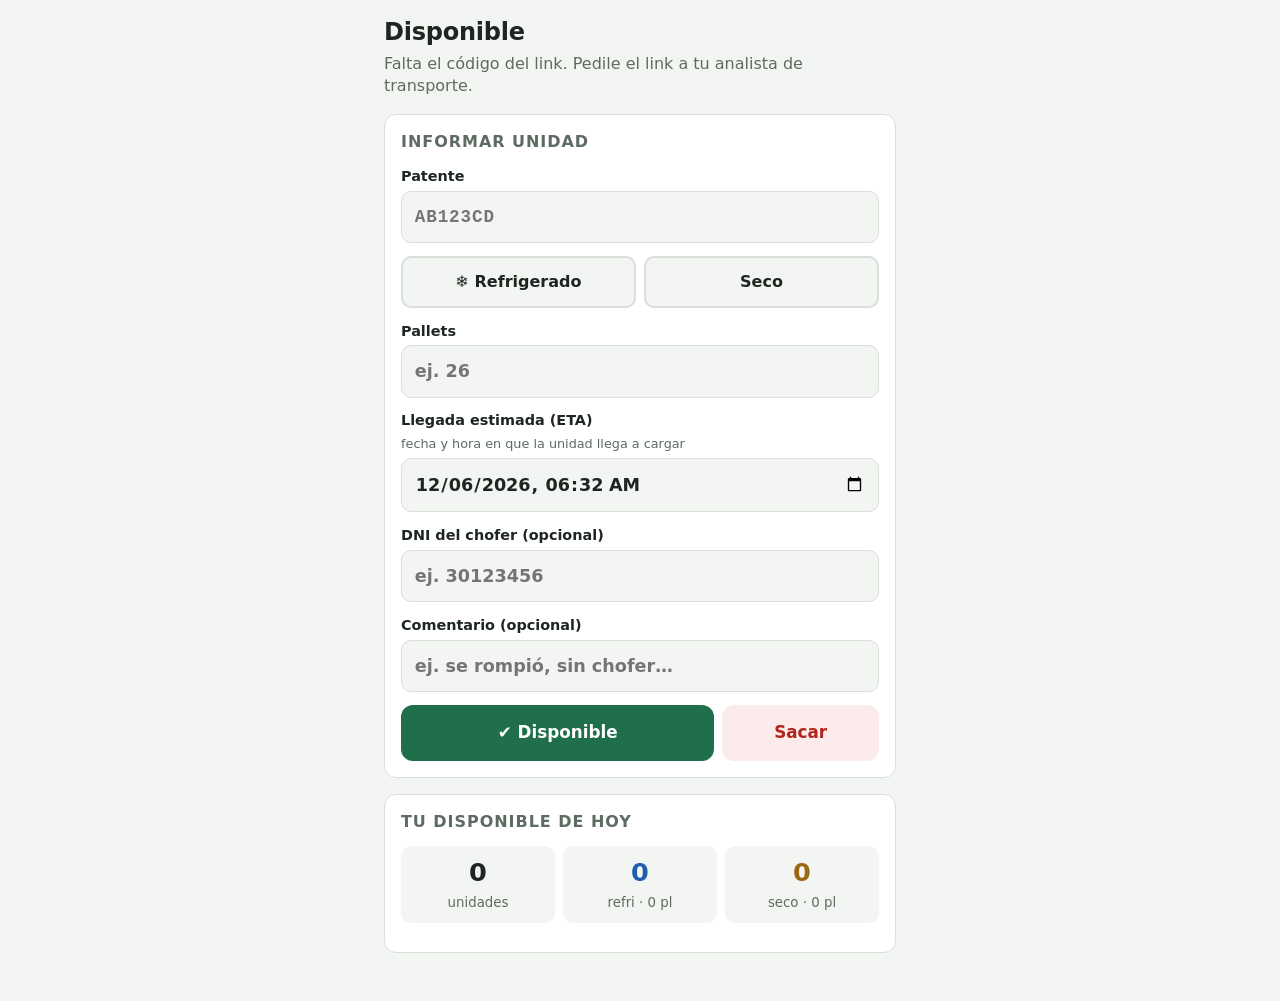
==== web/cargar.html @ 99ae6ced "Disponible de unidades: página del transporte + panel (FastAPI + SQLite), sin n8n - Transportes carg" ====
<!doctype html>
<html lang="es">
<head>
<meta charset="utf-8">
<meta name="viewport" content="width=device-width, initial-scale=1, viewport-fit=cover">
<title>Disponible</title>
<style>
  /* Formulario de campo: una columna, botones grandes para el pulgar, colores de semáforo para el estado */
  :root {
    --bg: #f3f5f2; --card: #ffffff; --fg: #1d2620; --muted: #5d6b62; --line: #d9dfd9;
    --accent: #1f6f4a; --accent-fg: #ffffff; --refri: #1d5fa8; --seco: #9a6a12; --bad: #b3261e; --bad-bg: #fbeceb;
    --ok-bg: #e5f3ea; --warn: #8a5a00; --warn-bg: #fdf1d8;
    --sans: "Archivo", system-ui, -apple-system, "Segoe UI", sans-serif;
    --mono: "JetBrains Mono", ui-monospace, Consolas, monospace;
  }
  @media (prefers-color-scheme: dark) {
    :root { --bg: #121614; --card: #1b201d; --fg: #e6ece7; --muted: #9aa79f; --line: #2c342f;
      --accent: #3fa774; --accent-fg: #0d1410; --refri: #6aa8ef; --seco: #e0aa48; --bad: #f08a80; --bad-bg: #3a1f1d; --ok-bg: #1d3327; --warn: #f1c35e; --warn-bg: #3a2f14; color-scheme: dark; }
  }
  * { box-sizing: border-box; }
  body { margin: 0; background: var(--bg); color: var(--fg); font: 16px/1.4 var(--sans); }
  main { max-width: 34rem; margin: 0 auto; padding: 1rem 16px 3rem; display: grid; gap: 1rem; }
  header h1 { margin: 0; font-size: 1.5rem; letter-spacing: -0.01em; }
  header p { margin: .2rem 0 0; color: var(--muted); }
  .card { background: var(--card); border: 1px solid var(--line); border-radius: 12px; padding: 1rem; display: grid; gap: .8rem; }
  .card h2 { margin: 0; font-size: 1rem; text-transform: uppercase; letter-spacing: .06em; color: var(--muted); }
  label { display: grid; gap: .3rem; font-weight: 600; font-size: .9rem; }
  input, button { font: inherit; }
  input[type=text], input[type=number], input[type=datetime-local], input[type=tel] { width: 100%; padding: .8rem; border-radius: 10px; border: 1px solid var(--line); background: var(--bg); color: var(--fg); font-size: 1.1rem; }
  #patente { font-family: var(--mono); text-transform: uppercase; letter-spacing: .05em; }
  .seg { display: grid; grid-template-columns: 1fr 1fr; gap: .5rem; }
  .seg button { padding: .8rem; border-radius: 10px; border: 2px solid var(--line); background: var(--bg); color: var(--fg); font-weight: 700; cursor: pointer; }
  .seg button[aria-pressed=true][data-v=refri] { border-color: var(--refri); color: var(--refri); }
  .seg button[aria-pressed=true][data-v=seco] { border-color: var(--seco); color: var(--seco); }
  .acciones { display: grid; grid-template-columns: 2fr 1fr; gap: .5rem; }
  .btn { padding: 1rem; border: 0; border-radius: 12px; font-weight: 800; font-size: 1.05rem; cursor: pointer; }
  .btn.si { background: var(--accent); color: var(--accent-fg); }
  .btn.no { background: var(--bad-bg); color: var(--bad); }
  .btn:disabled { opacity: .5; cursor: wait; }
  button:focus-visible, input:focus-visible { outline: 3px solid var(--accent); outline-offset: 2px; }
  .resumen { display: grid; grid-template-columns: repeat(3, 1fr); gap: .5rem; text-align: center; }
  .resumen div { background: var(--bg); border-radius: 10px; padding: .6rem .3rem; }
  .resumen b { display: block; font-size: 1.6rem; font-variant-numeric: tabular-nums; }
  .resumen small { color: var(--muted); }
  .r b { color: var(--refri); } .s b { color: var(--seco); }
  .cuota { font-weight: 700; }
  ul { list-style: none; margin: 0; padding: 0; display: grid; gap: .4rem; }
  li { display: flex; align-items: center; gap: .6rem; padding: .55rem .6rem; border-radius: 10px; background: var(--bg); }
  li .pat { font-family: var(--mono); font-weight: 700; min-width: 6.5rem; }
  li .det { color: var(--muted); flex: 1; font-size: .9rem; }
  li button { border: 0; border-radius: 8px; padding: .45rem .7rem; font-weight: 700; cursor: pointer; background: var(--bad-bg); color: var(--bad); }
  .tag { font-size: .75rem; font-weight: 800; padding: .1rem .4rem; border-radius: 6px; text-transform: uppercase; }
  .tag.refri { color: var(--refri); border: 1px solid var(--refri); } .tag.seco { color: var(--seco); border: 1px solid var(--seco); }
  .bloq { margin: 0; padding: .6rem .8rem; border-radius: 10px; background: var(--bad-bg); color: var(--bad); font-weight: 600; font-size: .9rem; }
  .avis { margin: 0; padding: .6rem .8rem; border-radius: 10px; background: var(--warn-bg, #fdf1d8); color: var(--warn, #8a5a00); font-weight: 600; font-size: .9rem; }
  .dos { display: grid; grid-template-columns: 1fr 1fr; gap: .5rem; }
  li.usada { opacity: .65; } li .usado { font-size: .8rem; font-weight: 700; color: var(--muted); }
  .hint { font-weight: 400; color: var(--muted); font-size: .8rem; }
  #msg { padding: .8rem; border-radius: 10px; font-weight: 600; }
  #msg.ok { background: var(--ok-bg); } #msg.err { background: var(--bad-bg); color: var(--bad); }
  .vacio { color: var(--muted); margin: 0; }
  @media (prefers-reduced-motion: no-preference) { #msg { transition: opacity .3s; } }
</style>
</head>
<body>
<main>
  <header>
    <h1 id="titulo">Disponible</h1>
    <p id="sub">Cargando…</p>
  </header>

  <div id="msg" hidden></div>

  <section class="card" id="form" hidden>
    <h2>Informar unidad</h2>
    <label for="patente">Patente
      <input id="patente" type="text" list="mis-unidades" autocomplete="off" placeholder="AB123CD" maxlength="10">
    </label>
    <datalist id="mis-unidades"></datalist>
    <div id="alertas" hidden></div>
    <div>
      <div class="seg" role="group" aria-label="Tipo">
        <button type="button" data-v="refri" aria-pressed="false">❄ Refrigerado</button>
        <button type="button" data-v="seco" aria-pressed="false">Seco</button>
      </div>
    </div>
    <label for="pallets">Pallets
      <input id="pallets" type="number" inputmode="numeric" min="1" max="40" placeholder="ej. 26">
    </label>
    <label for="eta">Llegada estimada (ETA) <span class="hint">fecha y hora en que la unidad llega a cargar</span>
      <input id="eta" type="datetime-local">
    </label>
    <label for="chofer">DNI del chofer (opcional)
      <input id="chofer" type="tel" inputmode="numeric" maxlength="12" placeholder="ej. 30123456" autocomplete="off">
    </label>
    <label for="comentario">Comentario (opcional)
      <input id="comentario" type="text" maxlength="200" placeholder="ej. se rompió, sin chofer…">
    </label>
    <div class="acciones">
      <button class="btn si" id="btn-si" type="button">✔ Disponible</button>
      <button class="btn no" id="btn-no" type="button">Sacar</button>
    </div>
  </section>

  <section class="card" id="hoy" hidden>
    <h2>Tu disponible de hoy</h2>
    <div class="resumen">
      <div><b id="t-u">0</b><small>unidades</small></div>
      <div class="r"><b id="t-r">0</b><small>refri · <span id="t-rp">0</span> pl</small></div>
      <div class="s"><b id="t-s">0</b><small>seco · <span id="t-sp">0</span> pl</small></div>
    </div>
    <p class="cuota" id="cuota" hidden></p>
    <ul id="lista"></ul>
  </section>
</main>
<script>
const T = new URLSearchParams(location.search).get('t') || '';
const API = '/panel/publico/t/' + encodeURIComponent(T);
let unidades = {}, tipo = '';
const $ = id => document.getElementById(id);
const esc = s => String(s ?? '').replace(/[&<>"]/g, c => ({ '&': '&amp;', '<': '&lt;', '>': '&gt;', '"': '&quot;' }[c]));
function aviso(texto, ok) { const m = $('msg'); m.textContent = texto; m.className = ok ? 'ok' : 'err'; m.hidden = false;
  clearTimeout(aviso.t); aviso.t = setTimeout(() => { m.hidden = true; }, 7000); }
function setTipo(v) { tipo = v; document.querySelectorAll('.seg button').forEach(b => b.setAttribute('aria-pressed', String(b.dataset.v === v))); }
const norm = p => p.replace(/[\s.\-]/g, '').toUpperCase();
const fh = iso => iso ? `${iso.slice(8, 10)}/${iso.slice(5, 7)} ${iso.slice(11, 16)}` : '';
function ahoraLocal(min = 0) { const d = new Date(Date.now() + min * 60000); d.setMinutes(d.getMinutes() - d.getTimezoneOffset()); return d.toISOString().slice(0, 16); }

function pintar(d) {
  $('titulo').textContent = 'Disponible · ' + d.transporte;
  $('sub').textContent = 'Hoy ' + d.fecha.split('-').reverse().join('/') + ' — cargá cada unidad que tengas para despachar';
  if (d.unidades && d.unidades.length) {
    unidades = Object.fromEntries(d.unidades.map(u => [u.patente, u]));
    $('mis-unidades').innerHTML = Object.values(unidades).map(u => `<option value="${u.patente}">${u.tipo === 'refri' ? 'Refri' : 'Seco'} · ${u.pallets || '?'} pl${u.bloqueado ? ' · bloqueada' : ''}</option>`).join('');
  }
  const disp = d.filas.filter(f => f.estado === 'disponible'), usadas = d.filas.filter(f => f.estado === 'usada');
  const sum = (arr, t) => arr.filter(f => f.tipo === t);
  const pl = arr => arr.reduce((a, f) => a + (Number(f.pallets) || 0), 0);
  $('t-u').textContent = disp.length; $('t-r').textContent = sum(disp, 'refri').length; $('t-rp').textContent = pl(sum(disp, 'refri'));
  $('t-s').textContent = sum(disp, 'seco').length; $('t-sp').textContent = pl(sum(disp, 'seco'));
  const cargadas = disp.length + usadas.length;
  if (d.cuota) { $('cuota').hidden = false; const f = Math.max(0, d.cuota - cargadas);
    $('cuota').textContent = f ? `Cuota del día: ${cargadas} de ${d.cuota} — faltan ${f}` : `Cuota del día cumplida: ${cargadas} de ${d.cuota} ✔`; }
  $('lista').innerHTML = d.filas.length ? d.filas.map(a => a.estado === 'usada'
      ? `<li class="usada"><span class="pat">${esc(a.patente)}</span><span class="tag ${a.tipo}">${a.tipo}</span><span class="det">${a.pallets} pl</span><span class="usado">✔ ya se usó</span></li>`
      : `<li><span class="pat">${esc(a.patente)}</span><span class="tag ${a.tipo}">${a.tipo}</span>
         <span class="det">${a.pallets} pl${a.eta ? ' · llega ' + fh(a.eta) : ''}${a.bloqueado ? ' · ⛔ bloqueada' : ''}</span>
         <button type="button" data-sacar="${esc(a.patente)}" data-tipo="${a.tipo}" data-pallets="${a.pallets}">Sacar</button></li>`).join('')
    : '<li class="vacio">Todavía no informaste unidades hoy.</li>';
  $('form').hidden = false; $('hoy').hidden = false;
}

async function cargar() {
  if (!T) { $('sub').textContent = 'Falta el código del link. Pedile el link a tu analista de transporte.'; return; }
  try { const r = await fetch(API); const d = await r.json();
    if (!r.ok || !d.ok) throw new Error(d.error || d.detail || 'Link inválido'); pintar(d);
  } catch (e) { $('sub').textContent = e.message + '. Pedile el link nuevo a tu analista.'; }
}

function mostrarAlertas(al) {
  const c = $('alertas');
  c.innerHTML = (al || []).map(a => `<p class="${a.nivel === 'bloqueo' ? 'bloq' : 'avis'}">${a.nivel === 'bloqueo' ? '⛔' : '⚠'} ${esc(a.texto)}</p>`).join('') +
    ((al || []).some(a => a.nivel === 'bloqueo') ? '<p class="avis">Igual podés informarla: queda marcada como bloqueada en el disponible.</p>' : '');
  c.hidden = !c.innerHTML; c.style.display = c.hidden ? '' : 'grid'; c.style.gap = '.4rem';
}
let tAlert;
function revisar() {
  clearTimeout(tAlert);
  tAlert = setTimeout(async () => {
    const p = norm($('patente').value), dni = $('chofer').value.replace(/\D/g, '');
    if (!/^(?=.*[A-Z])(?=.*\d)[A-Z0-9]{5,8}$/.test(p)) { mostrarAlertas([]); return; }
    try { const r = await fetch(`${API}/alertas?patente=${encodeURIComponent(p)}&dni=${encodeURIComponent(dni)}`); const d = await r.json();
      mostrarAlertas(d.alertas);
      if (d.unidad && !unidades[p]) { if (d.unidad.tipo) setTipo(d.unidad.tipo); if (d.unidad.pallets && !$('pallets').value) $('pallets').value = d.unidad.pallets; }
    } catch { /* sin conexión: se valida al enviar */ }
  }, 350);
}

async function enviar(accion, item) {
  const btns = [$('btn-si'), $('btn-no')]; btns.forEach(b => b.disabled = true);
  try {
    const r = await fetch(`${API}/movimiento`, { method: 'POST', headers: { 'Content-Type': 'application/json' },
      body: JSON.stringify({ accion, ...item, comentario: $('comentario').value.trim() }) });
    const d = await r.json(); if (!r.ok || !d.ok) throw new Error(d.error || 'No se pudo guardar');
    const bloq = (d.alertas || []).some(a => a.nivel === 'bloqueo');
    aviso((accion === 'agrega' ? (bloq ? '⛔ Cargada como BLOQUEADA: ' : '✔ Disponible: ') : '✖ Sacada: ') + item.patente, !bloq);
    $('patente').value = ''; $('pallets').value = ''; $('comentario').value = ''; $('chofer').value = ''; mostrarAlertas([]); setTipo(''); pintar(d);
  } catch (e) { aviso(e.message, false); } finally { btns.forEach(b => b.disabled = false); }
}

function leerForm(accion) {
  const patente = norm($('patente').value), pallets = Number($('pallets').value);
  if (!/^(?=.*[A-Z])(?=.*\d)[A-Z0-9]{5,8}$/.test(patente)) { aviso('Revisá la patente (ej. AB123CD o ABC123)', false); return null; }
  if (accion === 'quita') return { patente };
  if (!tipo) { aviso('Elegí si es Refrigerado o Seco', false); return null; }
  if (!(pallets >= 1 && pallets <= 40)) { aviso('Poné la cantidad de pallets (1 a 40)', false); return null; }
  const dni = $('chofer').value.replace(/\D/g, '');
  if (dni && !/^\d{6,12}$/.test(dni)) { aviso('Revisá el DNI del chofer', false); return null; }
  return { patente, tipo, pallets, eta: $('eta').value, chofer_dni: dni };
}

$('patente').addEventListener('input', () => { const u = unidades[norm($('patente').value)];
  if (u) { setTipo(u.tipo); $('pallets').value = u.pallets || ''; } revisar(); });
$('chofer').addEventListener('input', revisar);
document.querySelectorAll('.seg button').forEach(b => b.addEventListener('click', () => setTipo(b.dataset.v)));
$('btn-si').addEventListener('click', () => { const i = leerForm('agrega'); if (i) enviar('agrega', i); });
$('btn-no').addEventListener('click', () => { const i = leerForm('quita'); if (i) enviar('quita', i); });
$('lista').addEventListener('click', e => { const b = e.target.closest('[data-sacar]'); if (!b) return;
  if (confirm('¿Sacar ' + b.dataset.sacar + ' del disponible?')) enviar('quita', { patente: b.dataset.sacar }); });
$('eta').min = ahoraLocal(-24 * 60); $('eta').value = ahoraLocal(60);
cargar();
</script>
</body>
</html>
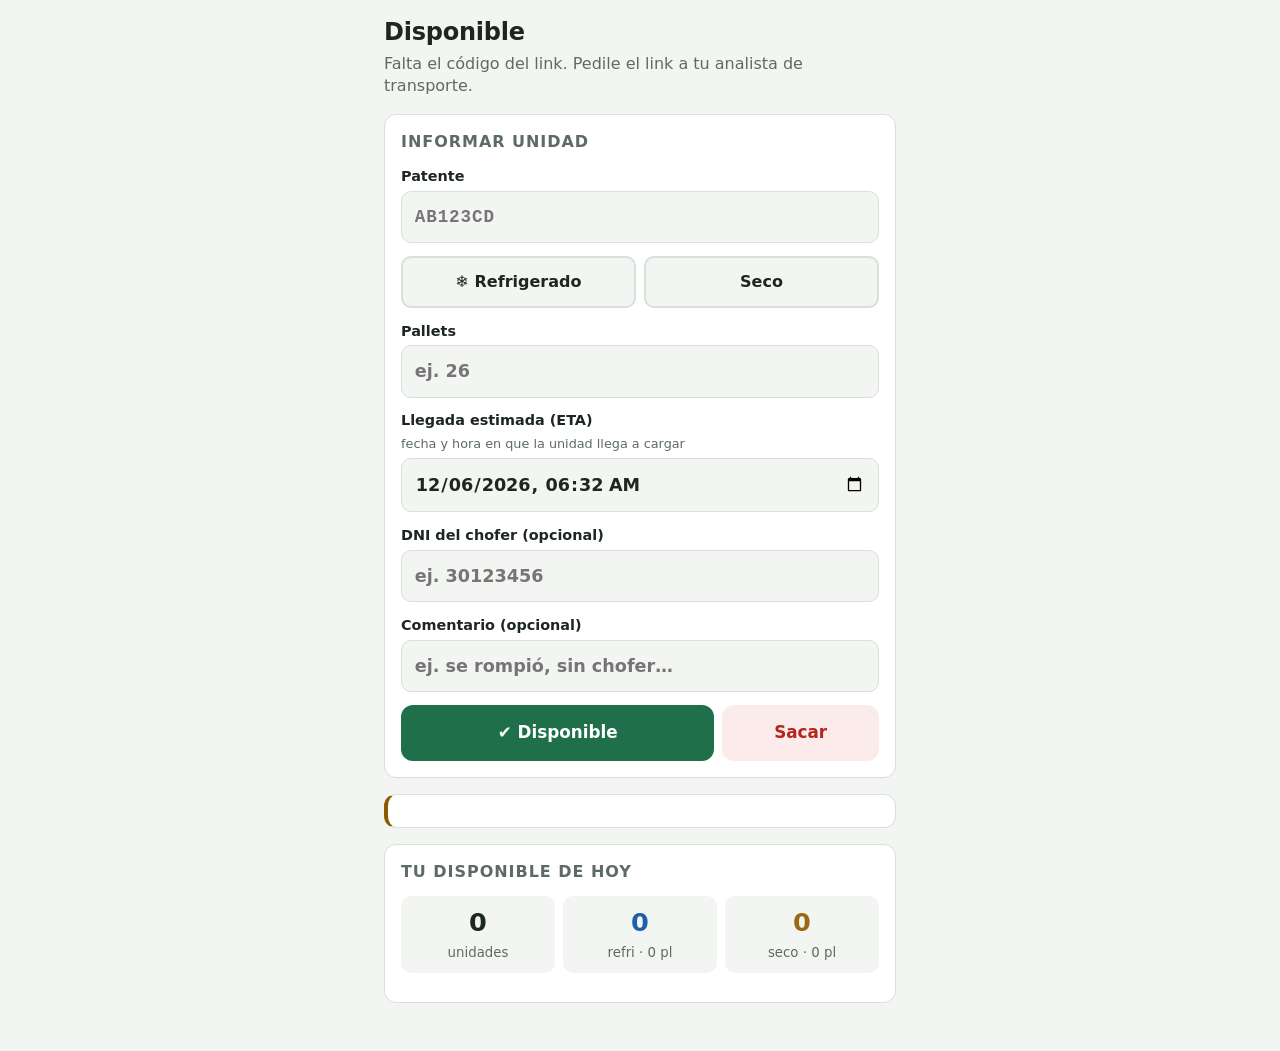
==== commit 47ab2174: "Circuito de control GCG: qué falta al cargar, columna GCG en el panel y volver a consultar - Al carg" ====
--- a/web/cargar.html
+++ b/web/cargar.html
@@ -56,6 +56,15 @@
   .dos { display: grid; grid-template-columns: 1fr 1fr; gap: .5rem; }
   li.usada { opacity: .65; } li .usado { font-size: .8rem; font-weight: 700; color: var(--muted); }
   .hint { font-weight: 400; color: var(--muted); font-size: .8rem; }
+  .gcg { font-size: .85rem; margin-top: .3rem; display: grid; gap: .25rem; }
+  .gcg .fila { display: flex; gap: .4rem; align-items: baseline; flex-wrap: wrap; }
+  .gcg ul { list-style: disc; padding-left: 1.2rem; display: block; margin: 0; }
+  .gcg li { display: list-item; background: none; padding: 0; margin: .1rem 0; }
+  .sem { font-weight: 800; } .sem.rojo { color: var(--bad); } .sem.amarillo { color: var(--warn); } .sem.verde { color: var(--accent); }
+  li.carga { display: grid; grid-template-columns: 1fr; gap: .3rem; }
+  li.carga .top { display: flex; align-items: center; gap: .6rem; }
+  .btn-gcg { border: 1px solid var(--line) !important; background: var(--card) !important; color: var(--fg) !important; font-size: .8rem; padding: .35rem .6rem !important; }
+  #resultado-gcg { border-left: 4px solid var(--warn); }
   #msg { padding: .8rem; border-radius: 10px; font-weight: 600; }
   #msg.ok { background: var(--ok-bg); } #msg.err { background: var(--bad-bg); color: var(--bad); }
   .vacio { color: var(--muted); margin: 0; }
@@ -102,6 +111,7 @@
     </div>
   </section>
 
+  <section class="card" id="resultado-gcg" hidden></section>
   <section class="card" id="hoy" hidden>
     <h2>Tu disponible de hoy</h2>
     <div class="resumen">
@@ -124,6 +134,19 @@
 function setTipo(v) { tipo = v; document.querySelectorAll('.seg button').forEach(b => b.setAttribute('aria-pressed', String(b.dataset.v === v))); }
 const norm = p => p.replace(/[\s.\-]/g, '').toUpperCase();
 const fh = iso => iso ? `${iso.slice(8, 10)}/${iso.slice(5, 7)} ${iso.slice(11, 16)}` : '';
+const SEM = { verde: '🟢 Verde', amarillo: '🟡 Amarillo', rojo: '🔴 Rojo' };
+const EST = { vencido: 'vencido', falta: 'falta cargar', 'por vencer': 'por vencer' };
+// Qué le falta en GCG (unidad y chofer): lo que tiene que actualizar el transporte.
+function gcgHtml(g, completo) {
+  if (!g) return '';
+  return '<div class="gcg">' + ['unidad', 'chofer'].filter(k => g[k] && g[k].color !== 'sin_dato').map(k => {
+    const x = g[k], pend = x.pendientes || [];
+    const lista = pend.length ? '<ul>' + pend.map(p => `<li>${esc(p.documento)} — <b>${EST[p.estado] || esc(p.estado)}</b>${p.fecha ? ' (' + fh(p.fecha + 'T00:00').slice(0, 5) + '/' + p.fecha.slice(0, 4) + ')' : ''}${p.critico ? ' · <b>bloquea</b>' : ''}</li>`).join('') + '</ul>' : '';
+    return `<div><div class="fila"><span>${k === 'unidad' ? 'Unidad' : 'Chofer'}:</span><span class="sem ${x.color}">${SEM[x.color] || ''}</span>` +
+      `${pend.length ? `<span class="hint">${pend.length} documento(s) para actualizar</span>` : '<span class="hint">sin pendientes</span>'}</div>` +
+      (completo || x.color !== 'verde' ? lista : '') + '</div>';
+  }).join('') + '</div>';
+}
 function ahoraLocal(min = 0) { const d = new Date(Date.now() + min * 60000); d.setMinutes(d.getMinutes() - d.getTimezoneOffset()); return d.toISOString().slice(0, 16); }
 
 function pintar(d) {
@@ -143,9 +166,12 @@
     $('cuota').textContent = f ? `Cuota del día: ${cargadas} de ${d.cuota} — faltan ${f}` : `Cuota del día cumplida: ${cargadas} de ${d.cuota} ✔`; }
   $('lista').innerHTML = d.filas.length ? d.filas.map(a => a.estado === 'usada'
       ? `<li class="usada"><span class="pat">${esc(a.patente)}</span><span class="tag ${a.tipo}">${a.tipo}</span><span class="det">${a.pallets} pl</span><span class="usado">✔ ya se usó</span></li>`
-      : `<li><span class="pat">${esc(a.patente)}</span><span class="tag ${a.tipo}">${a.tipo}</span>
+      : `<li class="carga"><div class="top"><span class="pat">${esc(a.patente)}</span><span class="tag ${a.tipo}">${a.tipo}</span>
          <span class="det">${a.pallets} pl${a.eta ? ' · llega ' + fh(a.eta) : ''}${a.bloqueado ? ' · ⛔ bloqueada' : ''}</span>
-         <button type="button" data-sacar="${esc(a.patente)}" data-tipo="${a.tipo}" data-pallets="${a.pallets}">Sacar</button></li>`).join('')
+         <button type="button" data-sacar="${esc(a.patente)}" data-tipo="${a.tipo}" data-pallets="${a.pallets}">Sacar</button></div>
+         ${gcgHtml(a.gcg)}
+         ${a.gcg && ['unidad', 'chofer'].some(k => a.gcg[k] && a.gcg[k].color !== 'verde' && a.gcg[k].color !== 'sin_dato')
+           ? `<div><button type="button" class="btn-gcg" data-gcg="${a.movimiento_id}">🔄 Ya actualicé los documentos: volver a consultar GCG</button></div>` : ''}</li>`).join('')
     : '<li class="vacio">Todavía no informaste unidades hoy.</li>';
   $('form').hidden = false; $('hoy').hidden = false;
 }
@@ -184,6 +210,13 @@
     const d = await r.json(); if (!r.ok || !d.ok) throw new Error(d.error || 'No se pudo guardar');
     const bloq = (d.alertas || []).some(a => a.nivel === 'bloqueo');
     aviso((accion === 'agrega' ? (bloq ? '⛔ Cargada como BLOQUEADA: ' : '✔ Disponible: ') : '✖ Sacada: ') + item.patente, !bloq);
+    const cargada = accion === 'agrega' ? d.filas.find(f => f.patente === item.patente) : null;
+    const caja = $('resultado-gcg');
+    if (cargada && cargada.gcg && Object.values(cargada.gcg).some(x => x.color !== 'verde' && x.color !== 'sin_dato')) {
+      caja.innerHTML = `<h2>GCG — ${esc(item.patente)}: lo que tenés que actualizar</h2>${gcgHtml(cargada.gcg, true)}` +
+        `<p class="hint">Actualizalo en GCG y después tocá «🔄 volver a consultar» en la unidad, abajo. ${bloq ? 'Mientras tanto la unidad figura bloqueada.' : ''}</p>`;
+      caja.hidden = false; caja.scrollIntoView({ behavior: 'smooth', block: 'start' });
+    } else { caja.hidden = true; }
     $('patente').value = ''; $('pallets').value = ''; $('comentario').value = ''; $('chofer').value = ''; mostrarAlertas([]); setTipo(''); pintar(d);
   } catch (e) { aviso(e.message, false); } finally { btns.forEach(b => b.disabled = false); }
 }
@@ -205,7 +238,21 @@
 document.querySelectorAll('.seg button').forEach(b => b.addEventListener('click', () => setTipo(b.dataset.v)));
 $('btn-si').addEventListener('click', () => { const i = leerForm('agrega'); if (i) enviar('agrega', i); });
 $('btn-no').addEventListener('click', () => { const i = leerForm('quita'); if (i) enviar('quita', i); });
-$('lista').addEventListener('click', e => { const b = e.target.closest('[data-sacar]'); if (!b) return;
+$('lista').addEventListener('click', async e => {
+  const g = e.target.closest('[data-gcg]');
+  if (g) {
+    g.disabled = true; g.textContent = 'Consultando GCG…';
+    try {
+      const r = await fetch(`${API}/gcg/${g.dataset.gcg}`, { method: 'POST' }); const d = await r.json();
+      if (!r.ok || !d.ok) throw new Error(d.error || 'No se pudo consultar');
+      const rc = d.reconsulta;
+      aviso(rc.se_desbloqueo ? `✔ ${rc.patente}: GCG ya la da en orden, se levantó el bloqueo` :
+            rc.bloqueado ? `⛔ ${rc.patente}: GCG todavía marca documentos pendientes` : `✔ ${rc.patente}: consultada de nuevo`, !rc.bloqueado);
+      $('resultado-gcg').hidden = true; pintar(d);
+    } catch (err) { aviso(err.message, false); g.disabled = false; g.textContent = '🔄 Volver a consultar GCG'; }
+    return;
+  }
+  const b = e.target.closest('[data-sacar]'); if (!b) return;
   if (confirm('¿Sacar ' + b.dataset.sacar + ' del disponible?')) enviar('quita', { patente: b.dataset.sacar }); });
 $('eta').min = ahoraLocal(-24 * 60); $('eta').value = ahoraLocal(60);
 cargar();
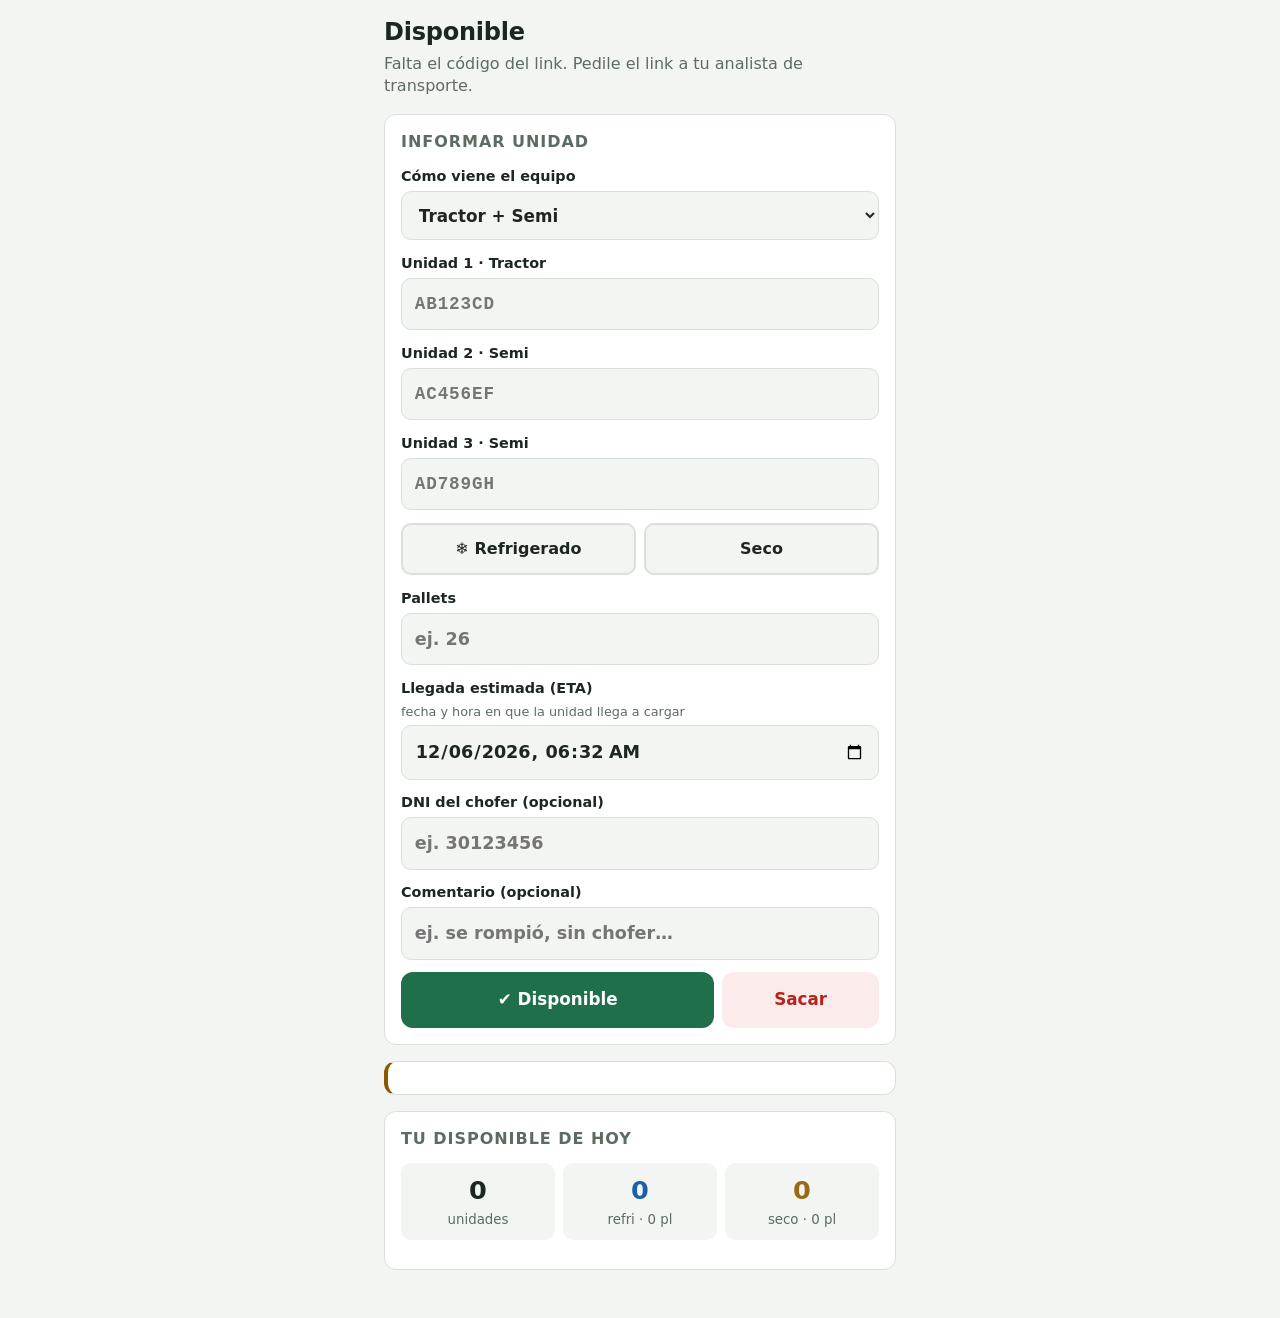
==== commit 3b58dc67: "Equipo por patentes (tractor/semi/chasis/acoplado/bitren), GCG por patente, tooltip e historial GCG " ====
--- a/web/cargar.html
+++ b/web/cargar.html
@@ -27,7 +27,8 @@
   label { display: grid; gap: .3rem; font-weight: 600; font-size: .9rem; }
   input, button { font: inherit; }
   input[type=text], input[type=number], input[type=datetime-local], input[type=tel] { width: 100%; padding: .8rem; border-radius: 10px; border: 1px solid var(--line); background: var(--bg); color: var(--fg); font-size: 1.1rem; }
-  #patente { font-family: var(--mono); text-transform: uppercase; letter-spacing: .05em; }
+  .pat-in { font-family: var(--mono); text-transform: uppercase; letter-spacing: .05em; }
+  select { width: 100%; padding: .8rem; border-radius: 10px; border: 1px solid var(--line); background: var(--bg); color: var(--fg); font: inherit; font-size: 1.05rem; }
   .seg { display: grid; grid-template-columns: 1fr 1fr; gap: .5rem; }
   .seg button { padding: .8rem; border-radius: 10px; border: 2px solid var(--line); background: var(--bg); color: var(--fg); font-weight: 700; cursor: pointer; }
   .seg button[aria-pressed=true][data-v=refri] { border-color: var(--refri); color: var(--refri); }
@@ -82,8 +83,22 @@
 
   <section class="card" id="form" hidden>
     <h2>Informar unidad</h2>
-    <label for="patente">Patente
-      <input id="patente" type="text" list="mis-unidades" autocomplete="off" placeholder="AB123CD" maxlength="10">
+    <label for="config">Cómo viene el equipo
+      <select id="config">
+        <option value="tractor_semi">Tractor + Semi</option>
+        <option value="chasis_acoplado">Chasis + Acoplado</option>
+        <option value="tractor_bitren">Tractor + Bitren + Semi</option>
+        <option value="chasis_solo">Chasis / balancín solo (8 a 16 pallets)</option>
+      </select>
+    </label>
+    <label for="patente"><span id="l-p1">Unidad 1 · Tractor</span>
+      <input id="patente" class="pat-in" type="text" list="mis-unidades" autocomplete="off" placeholder="AB123CD" maxlength="10">
+    </label>
+    <label for="patente2" id="w-p2"><span id="l-p2">Unidad 2 · Semi</span>
+      <input id="patente2" class="pat-in" type="text" list="mis-unidades" autocomplete="off" placeholder="AC456EF" maxlength="10">
+    </label>
+    <label for="patente3" id="w-p3" hidden><span id="l-p3">Unidad 3 · Semi</span>
+      <input id="patente3" class="pat-in" type="text" list="mis-unidades" autocomplete="off" placeholder="AD789GH" maxlength="10">
     </label>
     <datalist id="mis-unidades"></datalist>
     <div id="alertas" hidden></div>
@@ -134,19 +149,34 @@
 function setTipo(v) { tipo = v; document.querySelectorAll('.seg button').forEach(b => b.setAttribute('aria-pressed', String(b.dataset.v === v))); }
 const norm = p => p.replace(/[\s.\-]/g, '').toUpperCase();
 const fh = iso => iso ? `${iso.slice(8, 10)}/${iso.slice(5, 7)} ${iso.slice(11, 16)}` : '';
-const SEM = { verde: '🟢 Verde', amarillo: '🟡 Amarillo', rojo: '🔴 Rojo' };
+const CONFIG = { tractor_semi: ['Tractor', 'Semi'], chasis_acoplado: ['Chasis', 'Acoplado'],
+                 tractor_bitren: ['Tractor', 'Bitren', 'Semi'], chasis_solo: ['Chasis / balancín'] };
+function aplicarConfig() {
+  const roles = CONFIG[$('config').value];
+  roles.forEach((r, i) => ($('l-p' + (i + 1)).textContent = `Unidad ${i + 1} · ${r}`));
+  $('w-p2').hidden = roles.length < 2; $('w-p3').hidden = roles.length < 3;
+  if (roles.length < 2) $('patente2').value = ''; if (roles.length < 3) $('patente3').value = '';
+  $('pallets').placeholder = $('config').value === 'chasis_solo' ? 'de 8 a 16' : 'ej. 26';
+  revisar();
+}
+const patentesForm = () => ['patente', 'patente2', 'patente3'].slice(0, CONFIG[$('config').value].length).map(id => norm($(id).value));
+const SEM = { verde: '🟢 Verde', amarillo: '🟡 Amarillo', rojo: '🔴 Rojo', sin_dato: '⚪ No figura en GCG' };
 const EST = { vencido: 'vencido', falta: 'falta cargar', 'por vencer': 'por vencer' };
 // Qué le falta en GCG (unidad y chofer): lo que tiene que actualizar el transporte.
+function gcgBloque(titulo, x, completo) {
+  const pend = x.pendientes || [];
+  const lista = pend.length ? '<ul>' + pend.map(p => `<li>${esc(p.documento)} — <b>${EST[p.estado] || esc(p.estado)}</b>${p.fecha ? ' (' + p.fecha.split('-').reverse().join('/') + ')' : ''}${p.critico ? ' · <b>bloquea</b>' : ''}</li>`).join('') + '</ul>' : '';
+  const nota = pend.length ? `<span class="hint">${pend.length} documento(s) para actualizar</span>` : x.color === 'sin_dato' ? '' : '<span class="hint">sin pendientes</span>';
+  return `<div><div class="fila"><span>${titulo}:</span><span class="sem ${x.color}">${SEM[x.color] || ''}</span>${nota}</div>${completo || x.color !== 'verde' ? lista : ''}</div>`;
+}
+// Qué le falta en GCG (cada patente del equipo y el chofer): lo que tiene que actualizar el transporte.
 function gcgHtml(g, completo) {
   if (!g) return '';
-  return '<div class="gcg">' + ['unidad', 'chofer'].filter(k => g[k] && g[k].color !== 'sin_dato').map(k => {
-    const x = g[k], pend = x.pendientes || [];
-    const lista = pend.length ? '<ul>' + pend.map(p => `<li>${esc(p.documento)} — <b>${EST[p.estado] || esc(p.estado)}</b>${p.fecha ? ' (' + fh(p.fecha + 'T00:00').slice(0, 5) + '/' + p.fecha.slice(0, 4) + ')' : ''}${p.critico ? ' · <b>bloquea</b>' : ''}</li>`).join('') + '</ul>' : '';
-    return `<div><div class="fila"><span>${k === 'unidad' ? 'Unidad' : 'Chofer'}:</span><span class="sem ${x.color}">${SEM[x.color] || ''}</span>` +
-      `${pend.length ? `<span class="hint">${pend.length} documento(s) para actualizar</span>` : '<span class="hint">sin pendientes</span>'}</div>` +
-      (completo || x.color !== 'verde' ? lista : '') + '</div>';
-  }).join('') + '</div>';
-}
+  const unidades = g.unidades || (g.unidad ? [{ ...g.unidad, patente: 'Unidad', rol: '' }] : []);
+  return '<div class="gcg">' + unidades.map(u => gcgBloque(`${u.rol ? esc(u.rol) + ' ' : ''}<span class="pat">${esc(u.patente)}</span>`, u, completo)).join('') +
+    (g.chofer ? gcgBloque('Chofer', g.chofer, completo) : '') + '</div>';
+}
+const algoPendiente = (g) => g && [...(g.unidades || [g.unidad]).filter(Boolean), g.chofer].filter(Boolean).some(x => x.color !== 'verde');
 function ahoraLocal(min = 0) { const d = new Date(Date.now() + min * 60000); d.setMinutes(d.getMinutes() - d.getTimezoneOffset()); return d.toISOString().slice(0, 16); }
 
 function pintar(d) {
@@ -165,12 +195,12 @@
   if (d.cuota) { $('cuota').hidden = false; const f = Math.max(0, d.cuota - cargadas);
     $('cuota').textContent = f ? `Cuota del día: ${cargadas} de ${d.cuota} — faltan ${f}` : `Cuota del día cumplida: ${cargadas} de ${d.cuota} ✔`; }
   $('lista').innerHTML = d.filas.length ? d.filas.map(a => a.estado === 'usada'
-      ? `<li class="usada"><span class="pat">${esc(a.patente)}</span><span class="tag ${a.tipo}">${a.tipo}</span><span class="det">${a.pallets} pl</span><span class="usado">✔ ya se usó</span></li>`
-      : `<li class="carga"><div class="top"><span class="pat">${esc(a.patente)}</span><span class="tag ${a.tipo}">${a.tipo}</span>
+      ? `<li class="usada"><span class="pat">${(a.equipo && a.equipo.length ? a.equipo.map(e => esc(e.patente)) : [esc(a.patente)]).join(' + ')}</span><span class="tag ${a.tipo}">${a.tipo}</span><span class="det">${a.pallets} pl</span><span class="usado">✔ ya se usó</span></li>`
+      : `<li class="carga"><div class="top"><span class="pat">${(a.equipo && a.equipo.length ? a.equipo.map(e => esc(e.patente)) : [esc(a.patente)]).join(' + ')}</span><span class="tag ${a.tipo}">${a.tipo}</span>
          <span class="det">${a.pallets} pl${a.eta ? ' · llega ' + fh(a.eta) : ''}${a.bloqueado ? ' · ⛔ bloqueada' : ''}</span>
          <button type="button" data-sacar="${esc(a.patente)}" data-tipo="${a.tipo}" data-pallets="${a.pallets}">Sacar</button></div>
          ${gcgHtml(a.gcg)}
-         ${a.gcg && ['unidad', 'chofer'].some(k => a.gcg[k] && a.gcg[k].color !== 'verde' && a.gcg[k].color !== 'sin_dato')
+         ${algoPendiente(a.gcg)
            ? `<div><button type="button" class="btn-gcg" data-gcg="${a.movimiento_id}">🔄 Ya actualicé los documentos: volver a consultar GCG</button></div>` : ''}</li>`).join('')
     : '<li class="vacio">Todavía no informaste unidades hoy.</li>';
   $('form').hidden = false; $('hoy').hidden = false;
@@ -193,11 +223,13 @@
 function revisar() {
   clearTimeout(tAlert);
   tAlert = setTimeout(async () => {
-    const p = norm($('patente').value), dni = $('chofer').value.replace(/\D/g, '');
-    if (!/^(?=.*[A-Z])(?=.*\d)[A-Z0-9]{5,8}$/.test(p)) { mostrarAlertas([]); return; }
-    try { const r = await fetch(`${API}/alertas?patente=${encodeURIComponent(p)}&dni=${encodeURIComponent(dni)}`); const d = await r.json();
+    const ps = patentesForm(), dni = $('chofer').value.replace(/\D/g, '');
+    const validas = ps.filter(p => /^(?=.*[A-Z])(?=.*\d)[A-Z0-9]{5,8}$/.test(p));
+    if (!validas.length) { mostrarAlertas([]); return; }
+    try { const q = new URLSearchParams({ patente: ps[0] || '', patente2: ps[1] || '', patente3: ps[2] || '', dni });
+      const r = await fetch(`${API}/alertas?${q}`); const d = await r.json();
       mostrarAlertas(d.alertas);
-      if (d.unidad && !unidades[p]) { if (d.unidad.tipo) setTipo(d.unidad.tipo); if (d.unidad.pallets && !$('pallets').value) $('pallets').value = d.unidad.pallets; }
+      if (d.unidad) { if (d.unidad.tipo && !tipo) setTipo(d.unidad.tipo); if (d.unidad.pallets && !$('pallets').value) $('pallets').value = d.unidad.pallets; }
     } catch { /* sin conexión: se valida al enviar */ }
   }, 350);
 }
@@ -212,28 +244,35 @@
     aviso((accion === 'agrega' ? (bloq ? '⛔ Cargada como BLOQUEADA: ' : '✔ Disponible: ') : '✖ Sacada: ') + item.patente, !bloq);
     const cargada = accion === 'agrega' ? d.filas.find(f => f.patente === item.patente) : null;
     const caja = $('resultado-gcg');
-    if (cargada && cargada.gcg && Object.values(cargada.gcg).some(x => x.color !== 'verde' && x.color !== 'sin_dato')) {
-      caja.innerHTML = `<h2>GCG — ${esc(item.patente)}: lo que tenés que actualizar</h2>${gcgHtml(cargada.gcg, true)}` +
-        `<p class="hint">Actualizalo en GCG y después tocá «🔄 volver a consultar» en la unidad, abajo. ${bloq ? 'Mientras tanto la unidad figura bloqueada.' : ''}</p>`;
+    if (cargada && cargada.gcg) {
+      const pend = algoPendiente(cargada.gcg);
+      caja.style.borderLeftColor = bloq ? 'var(--bad)' : pend ? 'var(--warn)' : 'var(--accent)';
+      caja.innerHTML = `<h2>GCG — ${esc(item.patente)}${pend ? ': lo que tenés que actualizar' : ': en orden ✔'}</h2>${gcgHtml(cargada.gcg, true)}` +
+        (pend ? `<p class="hint">Actualizalo en GCG y después tocá «🔄 volver a consultar» en la unidad, abajo. ${bloq ? 'Mientras tanto la unidad figura bloqueada.' : ''}</p>` : '');
       caja.hidden = false; caja.scrollIntoView({ behavior: 'smooth', block: 'start' });
     } else { caja.hidden = true; }
-    $('patente').value = ''; $('pallets').value = ''; $('comentario').value = ''; $('chofer').value = ''; mostrarAlertas([]); setTipo(''); pintar(d);
+    ['patente', 'patente2', 'patente3', 'pallets', 'comentario', 'chofer'].forEach(id => ($(id).value = '')); mostrarAlertas([]); setTipo(''); pintar(d);
   } catch (e) { aviso(e.message, false); } finally { btns.forEach(b => b.disabled = false); }
 }
 
 function leerForm(accion) {
-  const patente = norm($('patente').value), pallets = Number($('pallets').value);
-  if (!/^(?=.*[A-Z])(?=.*\d)[A-Z0-9]{5,8}$/.test(patente)) { aviso('Revisá la patente (ej. AB123CD o ABC123)', false); return null; }
+  const ps = patentesForm(), patente = ps[0], pallets = Number($('pallets').value), roles = CONFIG[$('config').value];
+  const ok = p => /^(?=.*[A-Z])(?=.*\d)[A-Z0-9]{5,8}$/.test(p);
+  if (!ok(patente)) { aviso(`Revisá la patente de la unidad 1 (${roles[0].toLowerCase()})`, false); return null; }
   if (accion === 'quita') return { patente };
+  for (let i = 1; i < roles.length; i++) if (!ok(ps[i])) { aviso(`Falta la patente de la unidad ${i + 1} (${roles[i].toLowerCase()})`, false); return null; }
+  if ($('config').value === 'chasis_solo' && !(pallets >= 8 && pallets <= 16)) { aviso('Un chasis / balancín solo lleva de 8 a 16 pallets', false); return null; }
   if (!tipo) { aviso('Elegí si es Refrigerado o Seco', false); return null; }
   if (!(pallets >= 1 && pallets <= 40)) { aviso('Poné la cantidad de pallets (1 a 40)', false); return null; }
   const dni = $('chofer').value.replace(/\D/g, '');
   if (dni && !/^\d{6,12}$/.test(dni)) { aviso('Revisá el DNI del chofer', false); return null; }
-  return { patente, tipo, pallets, eta: $('eta').value, chofer_dni: dni };
-}
-
-$('patente').addEventListener('input', () => { const u = unidades[norm($('patente').value)];
-  if (u) { setTipo(u.tipo); $('pallets').value = u.pallets || ''; } revisar(); });
+  return { patente, patente2: ps[1] || '', patente3: ps[2] || '', configuracion: $('config').value, tipo, pallets, eta: $('eta').value, chofer_dni: dni };
+}
+
+document.querySelectorAll('.pat-in').forEach(el => el.addEventListener('input', () => {
+  const ps = patentesForm().filter(Boolean), u = unidades[ps[ps.length - 1]];       // tipo y pallets: de la unidad que carga
+  if (u) { setTipo(u.tipo); $('pallets').value = u.pallets || ''; } revisar(); }));
+$('config').addEventListener('change', aplicarConfig);
 $('chofer').addEventListener('input', revisar);
 document.querySelectorAll('.seg button').forEach(b => b.addEventListener('click', () => setTipo(b.dataset.v)));
 $('btn-si').addEventListener('click', () => { const i = leerForm('agrega'); if (i) enviar('agrega', i); });
